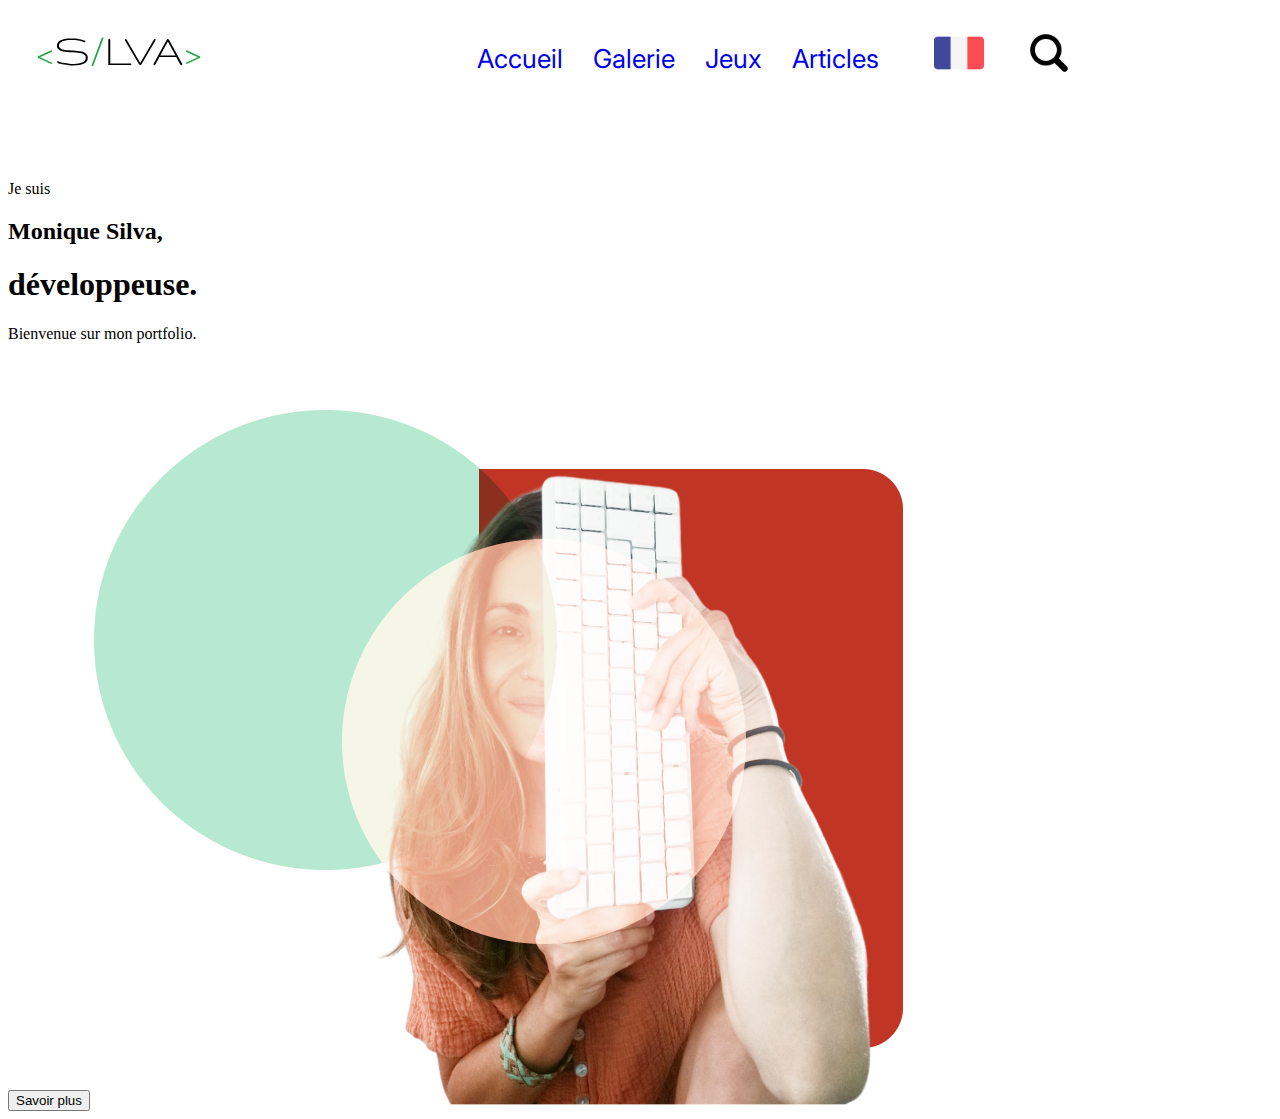
==== index.html @ bbb818c8 "Image folder adition and first html and css scratches" ====
<!DOCTYPE html>
<html lang="fr">

<head>
    <meta charset="UTF-8">
    <meta name="viewport" content="width=device-width, initial-scale=1.0">
    <link rel="stylesheet" href="ressources/css/style.css">
    <title>Mon portfolio</title>
</head>

<body>
    <header>
        <div class="header__logo">
            <img src="ressources/images/logo_silva.svg"
                alt="Logo qui montre le nom silva fermé par le signal de inférieur et supérieur">
        </div>
        <nav class="header__navbar">
            <ul class="header__navbar">
                <li class="header__navbar_item">
                    <a class="header__navbar_item_link" href="index.html">Accueil</a><br>
                </li>
                <li class="header__navbar_item">
                    <a class="header__navbar_item_link" href="views/gallery.tpl.html">Galerie</a>
                </li>
                <li class="header__navbar_item">
                    <a class="header__navbar_item_link" href="views/jeux.tpl.html">Jeux</a>
                </li>
                <li class="header__navbar_item">
                    <a class="header__navbar_item_link" href="views/feeds.tpl.html">Articles</a>
                </li>
            </ul>
        </nav>
        <div class="header__flag">
            <img src="ressources/images/france.svg" alt="Drapeau français pour choisir la langue du site">
        </div>
        <div class="header__loupe">
            <img src="ressources/images/loupe.svg" alt="Loupe to insert search field">
        </div>
        <div class="header__bottom-line">
        </div>
    </header>

    <main>
        <p>Je suis</p>
        <h2>Monique Silva,</h2>
        <h1>développeuse.</h1>
        <p>Bienvenue sur mon portfolio.</p>
        <button>Savoir plus</button>
        <img src="/ressources/images/moniquesilva.jpg"
            alt="Photo de Monique Silva en souriant avec un clavier d'ordinateur qui cache la moitié de son visage">
    </main>
</body>

</html>
---- ressources/css/style.css ----
/* Utiliser la méthode BEM */
@import url('https://fonts.googleapis.com/css2?family=Inter&display=swap');

body {
    max-width: 1024px;
    background: #FFF;
}

/*header*/
header {
    display: flex;
}

.header__logo {
    width: 374px;
    height: 136px;
    flex-shrink: 0;
    display: flex;
    flex-direction: row;
    justify-content: flex-start;
    margin: 10px;
}

.header__navbar {
    display: flex;
    flex-direction: row;
    justify-content: flex-end;
    list-style-type: none;
    margin: 10px;
}

.header__navbar_item {
    color: #000;
    text-align: center;
    font-family: Inter;
    font-size: 26px;
    font-style: normal;
    font-weight: 400;
    line-height: normal;
    padding: 15px;
}

.header__navbar_item_link {
    text-decoration: none;
}

.header__flag {
    display: flex;
    flex-direction: row;
    justify-content: flex-end;
    width: 50px;
    height: 50px;
    flex-shrink: 0;
    padding: 20px;
}

.header__loupe {
    display: flex;
    flex-direction: row;
    justify-content: flex-end;
    width: 50px;
    height: 50px;
    flex-shrink: 0;
    padding: 20px;
}

.header__bottom-line {
    height: 1px;
    background: #000;
}

h1__job {}

h2__name {}

.p__presentation {}

.btn__main {}
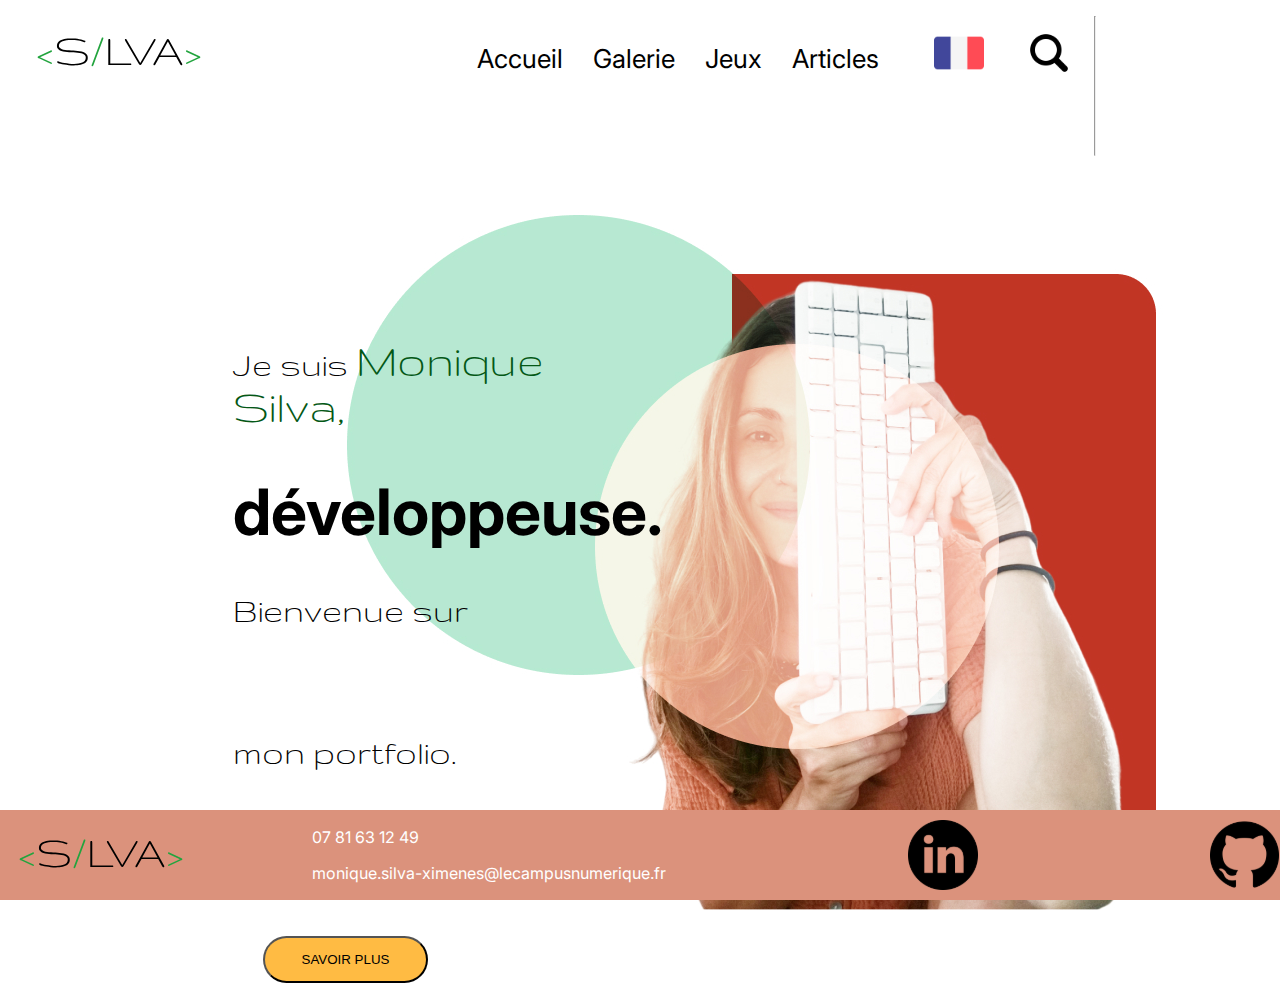
==== commit 4fddd602: "" ====
--- a/index.html
+++ b/index.html
@@ -36,19 +36,45 @@
         <div class="header__loupe">
             <img src="ressources/images/loupe.svg" alt="Loupe to insert search field">
         </div>
-        <div class="header__bottom-line">
-        </div>
+        <hr>
     </header>
 
-    <main>
-        <p>Je suis</p>
-        <h2>Monique Silva,</h2>
-        <h1>développeuse.</h1>
-        <p>Bienvenue sur mon portfolio.</p>
-        <button>Savoir plus</button>
-        <img src="/ressources/images/moniquesilva.jpg"
-            alt="Photo de Monique Silva en souriant avec un clavier d'ordinateur qui cache la moitié de son visage">
+    <main class="main__text_img">
+        <div class="text">
+            <p class="text__presentation">Je suis <span class="p__name">Monique Silva,</span></p>
+            <h1 class="h1__job">développeuse.</h1>
+            <p>Bienvenue sur</p><br>
+            <p>mon portfolio.</p>
+            <div class="btn__text">
+                <button class="btn__main">SAVOIR PLUS</button>
+            </div>
+        </div>
+        <div class="img__myself">
+            <img src="ressources/images/moniquesilva.jpg"
+                alt="Photo de Monique Silva en souriant avec un clavier d'ordinateur qui cache la moitié de son visage">
+        </div>
     </main>
+
+    <footer>
+        <div class="footer__layout">
+            <div class="footer__logo">
+                <img src="ressources/images/logo_silva.svg"
+                    alt="Logo qui montre le nom silva fermé par le signal de inférieur et supérieur">
+            </div>
+            <div class="footer__contact">
+                <p>07 81 63 12 49</p>
+                <p>monique.silva-ximenes@lecampusnumerique.fr</p>
+            </div>
+            <div class="footer__logo">
+                <img src="ressources/images/linkedin.svg" alt="Logo du linkedIn">
+            </div>
+            <div class="footer__logo">
+                <img src="ressources/images/github.svg" alt="Logo du GitHub">
+            </div>
+        </div>
+        </div>
+
+    </footer>
 </body>
 
 </html>--- a/ressources/css/style.css
+++ b/ressources/css/style.css
@@ -1,9 +1,12 @@
 /* Utiliser la méthode BEM */
 @import url('https://fonts.googleapis.com/css2?family=Inter&display=swap');
+
+@import url('https://fonts.googleapis.com/css2?family=Gruppo&display=swap');
 
 body {
     max-width: 1024px;
     background: #FFF;
+    color: #000;
 }
 
 /*header*/
@@ -30,7 +33,6 @@
 }
 
 .header__navbar_item {
-    color: #000;
     text-align: center;
     font-family: Inter;
     font-size: 26px;
@@ -42,6 +44,7 @@
 
 .header__navbar_item_link {
     text-decoration: none;
+    color: black;
 }
 
 .header__flag {
@@ -50,7 +53,6 @@
     justify-content: flex-end;
     width: 50px;
     height: 50px;
-    flex-shrink: 0;
     padding: 20px;
 }
 
@@ -60,19 +62,106 @@
     justify-content: flex-end;
     width: 50px;
     height: 50px;
-    flex-shrink: 0;
     padding: 20px;
 }
 
-.header__bottom-line {
-    height: 1px;
-    background: #000;
+.hr {
+    border: 1px solid black;
+    border-radius: 2px;
 }
 
-h1__job {}
+.main__text_img{
+    display: flex;
+    justify-content: row;
+}
 
-h2__name {}
+.text {
+    position: relative;
+width: 643px;
+height: 569px;
+font-family: Gruppo;
+font-size: 36px;
+font-style: normal;
+font-weight: 400;
+line-height: normal;
+margin-left: 225px;
+margin-right: 484px;
+margin-top: 138px;
+scroll-margin-bottom: 317px;
+}
 
-.p__presentation {}
+.h1__job {
+font-family: Inter;
+font-size: 64px;
+font-style: normal;
+font-weight: 700;
+line-height: normal;
+}
 
-.btn__main {}+.p__name {
+  color: #045816;
+font-family: Gruppo;
+font-size: 48px;
+font-style: normal;
+font-weight: 400;
+line-height: normal;
+}
+
+.btn__main {
+    width: 165px;
+height: 47px;
+border-radius: 30px;
+background: #FFBB43;
+margin-top: 100px;
+}
+
+.btn__text {
+
+display: flex;
+width: 165px;
+height: 26.366px;
+flex-direction: wrap;
+justify-content: center;
+text-align: center;
+font-family: Inter;
+font-size: 14px;
+font-style: normal;
+font-weight: 900;
+line-height: normal;
+padding: 30px;
+}
+
+.img__myself{
+    position: absolute;
+    z-index: -1;
+    display: flex;
+    width: 851px;
+    height: 746px;
+    margin-left: 339px;
+
+}
+
+.footer__layout {
+    width: 100%;
+height: 90px;
+position: fixed; 
+    bottom: 0; 
+    left: 0;
+    display: flex;
+    justify-content: space-between;
+    align-items: center;
+    background: #DB927C;
+    color: white;
+}
+
+.footer__logo{
+    width: 70px;
+    height: 70px;
+    padding: 0;
+}
+.footer__contact{
+    padding: 10px;
+    font-size: 16px;
+    font-family: Inter;
+    font-weight: 200px;
+}
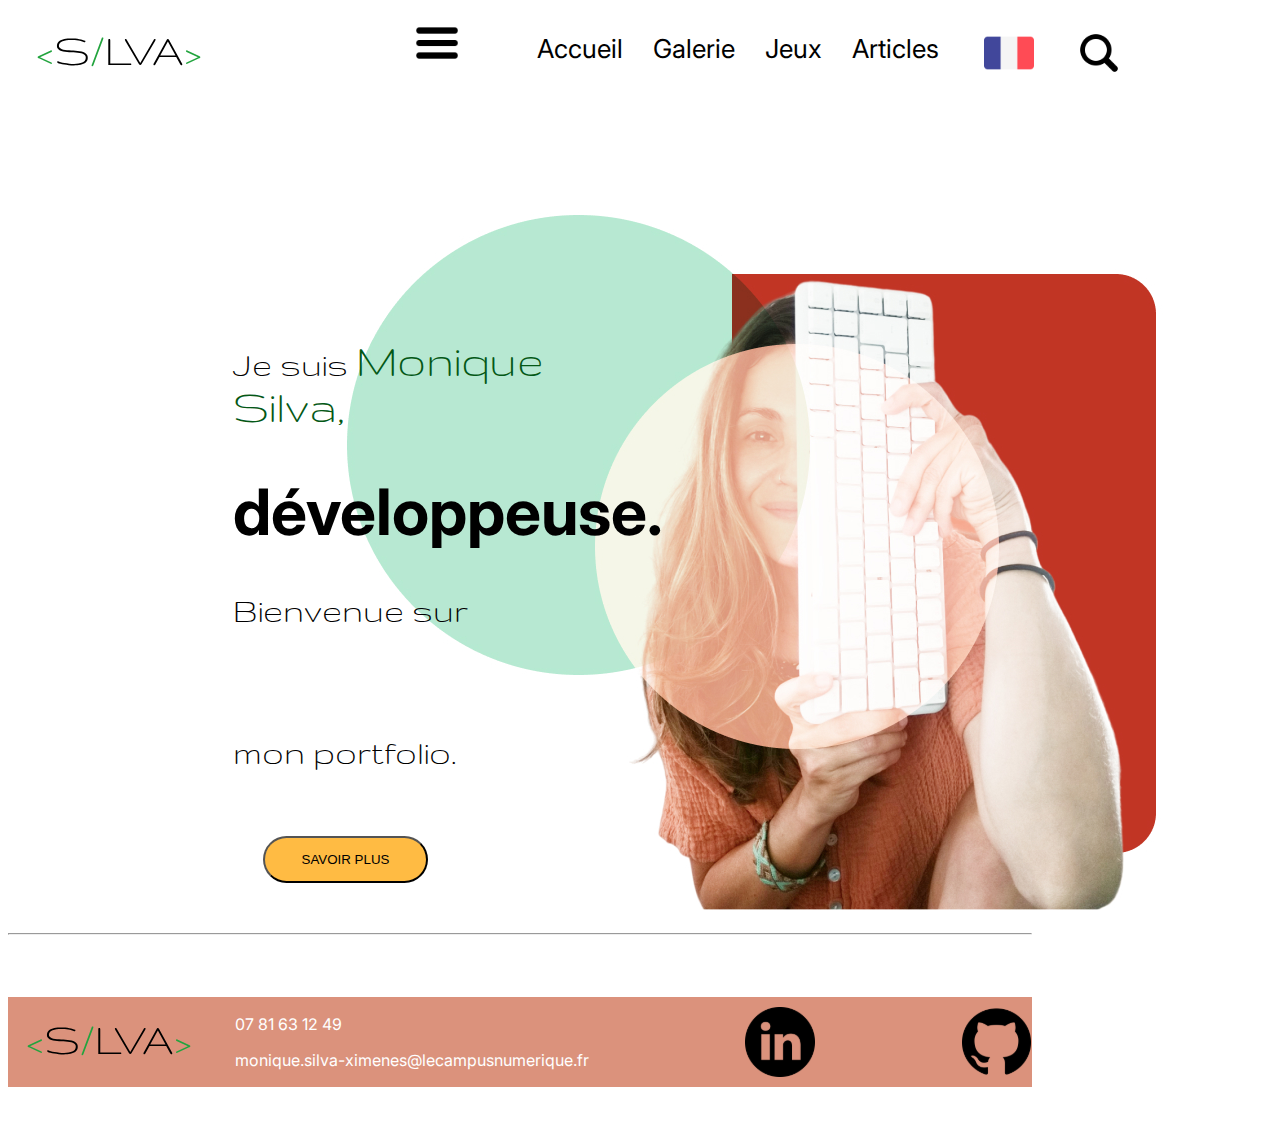
==== commit 9cf95471: "Mise à jour avec menu burger" ====
--- a/index.html
+++ b/index.html
@@ -5,6 +5,8 @@
     <meta charset="UTF-8">
     <meta name="viewport" content="width=device-width, initial-scale=1.0">
     <link rel="stylesheet" href="ressources/css/style.css">
+    <!-- <script src="ressources/js/main.js" defer></script> //a palavra defert diz que a página deve ser carregada primeiro pra depois rodar o script !-->
+    <link rel="stylesheet" href="https://cdnjs.cloudflare.com/ajax/libs/font-awesome/4.7.0/css/font-awesome.min.css">
     <title>Mon portfolio</title>
 </head>
 
@@ -14,8 +16,11 @@
             <img src="ressources/images/logo_silva.svg"
                 alt="Logo qui montre le nom silva fermé par le signal de inférieur et supérieur">
         </div>
-        <nav class="header__navbar">
-            <ul class="header__navbar">
+        <label id="burger" class="header__burger">
+            <img src="ressources/images/burger-bar.png" alt="burger">
+        </label>
+        <nav class="topnav">
+            <ul id="navItems" class="header__navbar">
                 <li class="header__navbar_item">
                     <a class="header__navbar_item_link" href="index.html">Accueil</a><br>
                 </li>
@@ -35,31 +40,39 @@
         </div>
         <div class="header__loupe">
             <img src="ressources/images/loupe.svg" alt="Loupe to insert search field">
-        </div>
-        <hr>
     </header>
 
-    <main class="main__text_img">
-        <div class="text">
-            <p class="text__presentation">Je suis <span class="p__name">Monique Silva,</span></p>
-            <h1 class="h1__job">développeuse.</h1>
-            <p>Bienvenue sur</p><br>
-            <p>mon portfolio.</p>
-            <div class="btn__text">
-                <button class="btn__main">SAVOIR PLUS</button>
+    <main>
+        <div class="main__text_img">
+            <div class="text">
+                <p class="text__presentation">Je suis <span class="p__name">Monique Silva,</span></p>
+                <h1 class="h1__job">développeuse.</h1>
+                <p class="text__presentation">Bienvenue sur</p><br>
+                <p class="text__presentation">mon portfolio.</p>
+                <div class="btn__text">
+                    <button class="btn__main">SAVOIR PLUS</button>
+                </div>
+            </div>
+            <div class="img__myself">
+                <img src="ressources/images/moniquesilva.jpg"
+                    alt="Photo de Monique Silva en souriant avec un clavier d'ordinateur qui cache la moitié de son visage">
             </div>
         </div>
-        <div class="img__myself">
-            <img src="ressources/images/moniquesilva.jpg"
-                alt="Photo de Monique Silva en souriant avec un clavier d'ordinateur qui cache la moitié de son visage">
+        <br>
+        <br>
+        <br>
+        <hr>
+        <br>
+        <div id="container_articles">
         </div>
+        <br>
+        <br>
     </main>
-
     <footer>
         <div class="footer__layout">
             <div class="footer__logo">
                 <img src="ressources/images/logo_silva.svg"
-                    alt="Logo qui montre le nom silva fermé par le signal de inférieur et supérieur">
+                    alt="Logo qui montre le nom silva fermé par le signal d'inférieur et supérieur">
             </div>
             <div class="footer__contact">
                 <p>07 81 63 12 49</p>
@@ -75,6 +88,7 @@
         </div>
 
     </footer>
+    <script src="ressources/js/main.js"></script>
 </body>
 
 </html>--- a/ressources/css/style.css
+++ b/ressources/css/style.css
@@ -12,12 +12,21 @@
 /*header*/
 header {
     display: flex;
+    flex-direction: row;
+}
+
+.header__burger {
+    width: 50px;
+    height: 50px;
+    display: flex;
+    flex-direction: row;
+    justify-content: flex-end;
+    margin: 10px;
 }
 
 .header__logo {
     width: 374px;
     height: 136px;
-    flex-shrink: 0;
     display: flex;
     flex-direction: row;
     justify-content: flex-start;
@@ -70,68 +79,73 @@
     border-radius: 2px;
 }
 
-.main__text_img{
-    display: flex;
-    justify-content: row;
+.main__text_img {
+    display: flex;
+    justify-content: column;
 }
 
 .text {
     position: relative;
-width: 643px;
-height: 569px;
-font-family: Gruppo;
-font-size: 36px;
-font-style: normal;
-font-weight: 400;
-line-height: normal;
-margin-left: 225px;
-margin-right: 484px;
-margin-top: 138px;
-scroll-margin-bottom: 317px;
+    width: 643px;
+    height: 569px;
+    font-family: Gruppo;
+    font-size: 36px;
+    font-style: normal;
+    font-weight: 400;
+    line-height: normal;
+    margin-left: 225px;
+    margin-right: 484px;
+    margin-top: 138px;
+    scroll-margin-bottom: 317px;
 }
 
 .h1__job {
-font-family: Inter;
-font-size: 64px;
-font-style: normal;
-font-weight: 700;
-line-height: normal;
+    font-family: Inter;
+    font-size: 64px;
+    font-style: normal;
+    font-weight: 700;
+    line-height: normal;
 }
 
 .p__name {
-  color: #045816;
-font-family: Gruppo;
-font-size: 48px;
-font-style: normal;
-font-weight: 400;
-line-height: normal;
+    color: #045816;
+    font-family: Gruppo;
+    font-size: 48px;
+    font-style: normal;
+    font-weight: 400;
+    line-height: normal;
+}
+
+.article {
+    display: flex;
+    flex-direction: column;
 }
 
 .btn__main {
     width: 165px;
-height: 47px;
-border-radius: 30px;
-background: #FFBB43;
-margin-top: 100px;
+    height: 47px;
+    border-radius: 30px;
+    background: #FFBB43;
+    margin-top: 0px;
 }
 
 .btn__text {
 
-display: flex;
-width: 165px;
-height: 26.366px;
-flex-direction: wrap;
-justify-content: center;
-text-align: center;
-font-family: Inter;
-font-size: 14px;
-font-style: normal;
-font-weight: 900;
-line-height: normal;
-padding: 30px;
-}
-
-.img__myself{
+    display: flex;
+    width: 165px;
+    height: 26.366px;
+    flex-direction: wrap;
+    justify-content: center;
+    text-align: center;
+    font-family: Inter;
+    font-size: 14px;
+    font-style: normal;
+    font-weight: 900;
+    line-height: normal;
+    padding: 30px;
+}
+
+.img__myself {
     position: absolute;
     z-index: -1;
     display: flex;
@@ -141,11 +155,41 @@
 
 }
 
+/* Style the hamburger menu */
+.topnav a.icon {
+    background: black;
+    display: block;
+    position: absolute;
+    right: 0;
+    top: 0;
+}
+
+/* Add a grey background color on mouse-over */
+.topnav a:hover {
+    background-color: #ddd;
+    color: black;
+    transition: all 0.1s cubic-bezier(0.16, 1, 0.5, 1);
+    transform: translateY(0.5rem);
+    visibility: hidden;
+    opacity: 0;
+}
+
+.navItems {
+    display: none;
+}
+
+.show {
+    transform: translateY(0rem);
+    display: block;
+    opacity: 1;
+}
+
+
 .footer__layout {
     width: 100%;
-height: 90px;
-position: fixed; 
-    bottom: 0; 
+    height: 90px;
+    position: sticky;
+    bottom: 0;
     left: 0;
     display: flex;
     justify-content: space-between;
@@ -154,14 +198,15 @@
     color: white;
 }
 
-.footer__logo{
+.footer__logo {
     width: 70px;
     height: 70px;
     padding: 0;
 }
-.footer__contact{
+
+.footer__contact {
     padding: 10px;
     font-size: 16px;
     font-family: Inter;
     font-weight: 200px;
-}
+}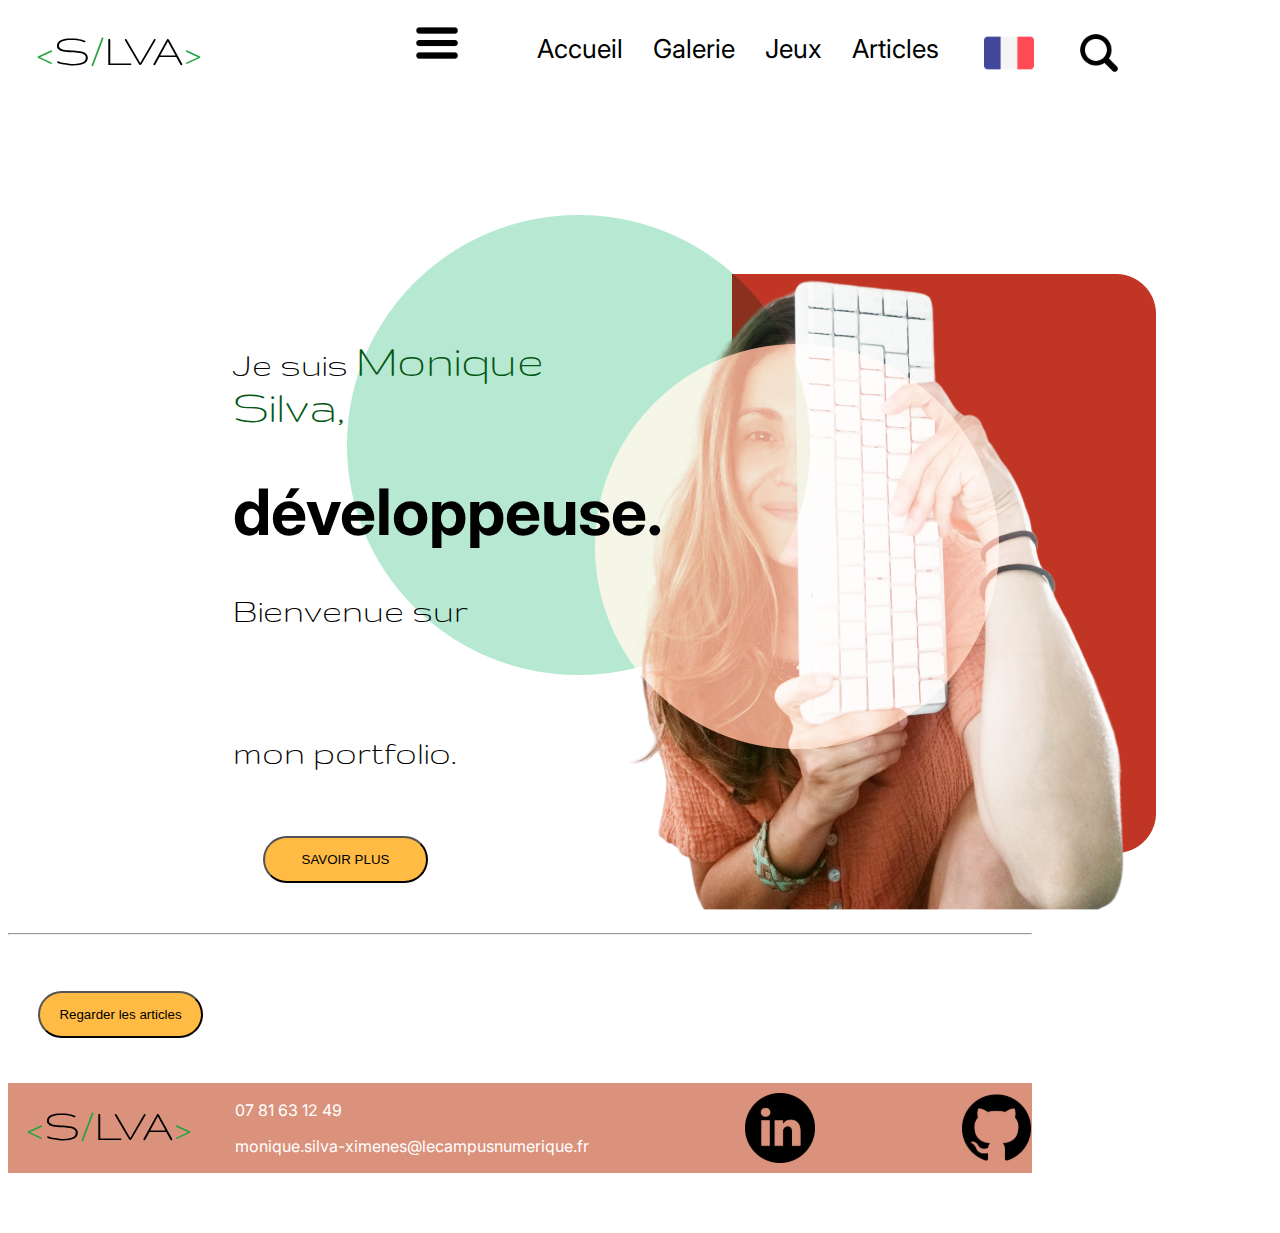
==== commit e4b26bd3: "Début du formulaire pour ajouter des articles" ====
--- a/index.html
+++ b/index.html
@@ -63,6 +63,9 @@
         <br>
         <hr>
         <br>
+        <div class="btn__text">
+            <button id="btn__article" class="btn__main">Regarder les articles</button>
+        </div>
         <div id="container_articles">
         </div>
         <br>
